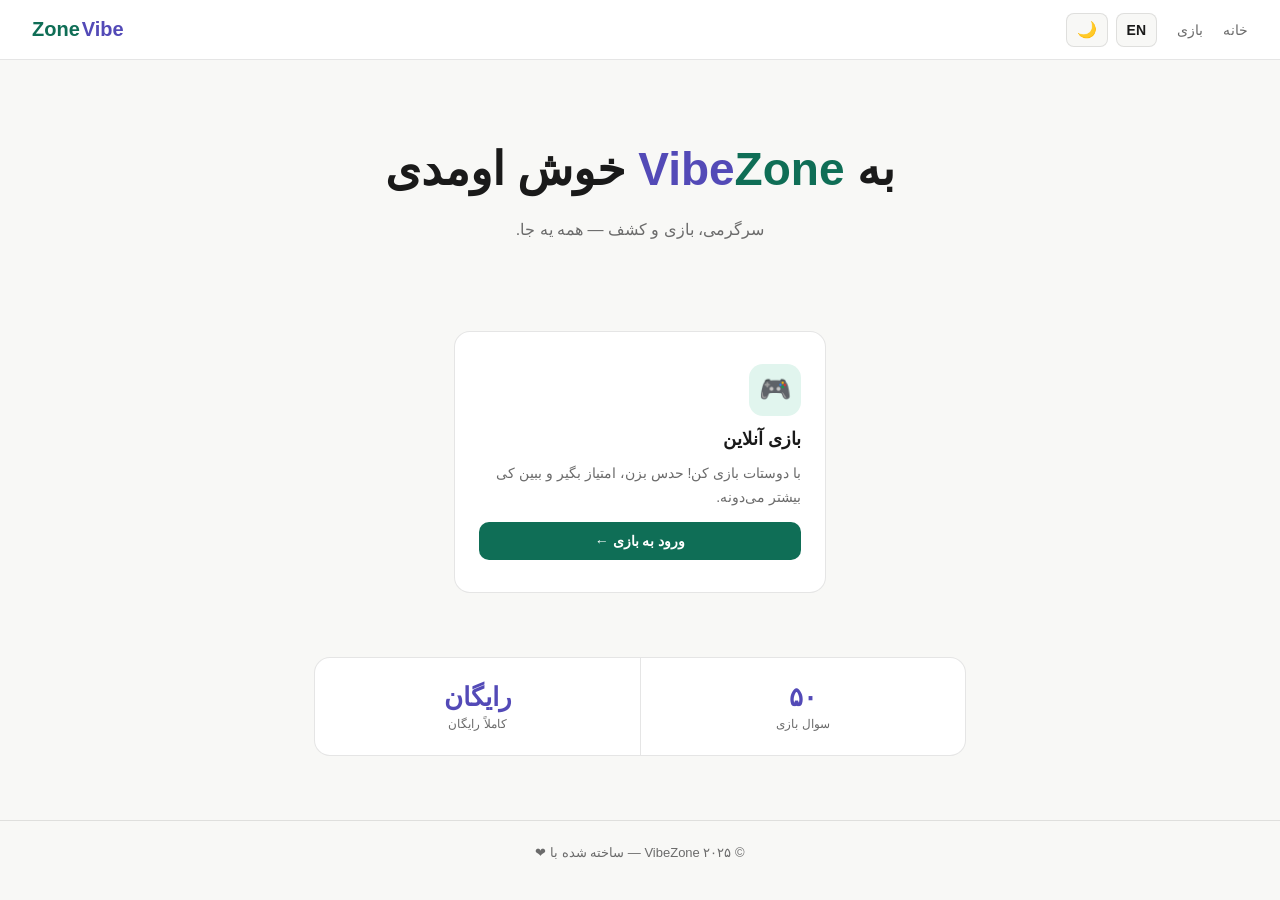
==== index.html @ 30632ce4 "Add files via upload" ====
<!DOCTYPE html>
<html lang="fa" dir="rtl">

<head>
    <meta charset="UTF-8" />
    <meta name="viewport" content="width=device-width, initial-scale=1.0" />
    <title>VibeZone</title>
    <link rel="stylesheet" href="style.css" />
</head>

<body>

    <nav>
        <button id="hamburger" aria-label="منو" aria-expanded="false">☰</button>

        <ul id="nav-menu">
            <li><a href="index.html" data-i18n="nav_home">خانه</a></li>
            <li><a href="game.html" data-i18n="nav_game">بازی</a></li>
            <li class="nav-controls">
                <button id="lang-toggle" aria-label="تغییر زبان">EN</button>
                <button id="theme-toggle" aria-label="تم تاریک">🌙</button>
            </li>
        </ul>
        <a class="logo" href="index.html">
            <span class="v">Vibe</span><span class="z">Zone</span>
        </a>
    </nav>

    <section class="hero fade-in">
        <h1>
            <span data-i18n="hero_title_pre">به </span><span class="v">Vibe</span><span class="z">Zone</span><span
                data-i18n="hero_title_post"> خوش اومدی</span>
        </h1>
        <p data-i18n="hero_sub">سرگرمی، بازی و کشف — همه یه جا.</p>
    </section>

    <div class="cards cards--single">
        <div class="card fade-in">
            <div class="card-icon teal">🎮</div>
            <h2 data-i18n="card2_title">بازی آنلاین</h2>
            <p data-i18n="card2_desc">با دوستات بازی کن! حدس بزن، امتیاز بگیر و ببین کی بیشتر می‌دونه.</p>
            <a class="card-btn teal" href="game.html" data-i18n="card2_btn">ورود به بازی ←</a>
        </div>
    </div>

    <div class="stats-wrapper">
        <div class="stats fade-in">
            <div class="stat">
                <div class="stat-num counter" data-target="50" data-locale="fa-IR">۰</div>
                <div class="stat-label" data-i18n="stat2_label">سوال بازی</div>
            </div>
            <div class="stat">
                <div class="stat-num" data-i18n="stat3_num">رایگان</div>
                <div class="stat-label" data-i18n="stat3_label">کاملاً رایگان</div>
            </div>
        </div>
    </div>

    <footer>
        <span data-i18n="footer">© ۲۰۲۵ VibeZone — ساخته شده با ❤</span>
    </footer>

    <script src="language.js"></script>
    <script src="script.js"></script>
</body>

</html>
---- style.css ----
/* ─── ریست و متغیرها ─────────────────────────────────────────── */

*,
*::before,
*::after {
    margin: 0;
    padding: 0;
    box-sizing: border-box;
}

:root {
    --purple: #534AB7;
    --purple-light: #EEEDFE;
    --purple-dark: #3C3489;
    --teal: #0F6E56;
    --teal-light: #E1F5EE;
    --teal-dark: #085041;
    --bg: #f8f8f6;
    --surface: #ffffff;
    --text: #1a1a1a;
    --text-muted: #6b6b6b;
    --border: rgba(0, 0, 0, 0.1);
}

body.dark {
    --bg: #111111;
    --surface: #1c1c1c;
    --text: #f0f0f0;
    --text-muted: #999999;
    --border: rgba(255, 255, 255, 0.1);
    --purple-light: #1e1a3a;
    --teal-light: #0a1f1a;
}

body {
    font-family: 'Segoe UI', Tahoma, sans-serif;
    background: var(--bg);
    color: var(--text);
    min-height: 100vh;
    transition: background 0.3s, color 0.3s;
}

/* ─── ناوبار ──────────────────────────────────────────────────── */

nav {
    background: var(--surface);
    border-bottom: 1px solid var(--border);
    padding: 0 2rem;
    height: 60px;
    display: flex;
    align-items: center;
    justify-content: space-between;
    position: sticky;
    top: 0;
    z-index: 100;
    transition: background 0.3s, border-color 0.3s;
}

.logo {
    font-size: 20px;
    font-weight: 700;
    text-decoration: none;
    display: flex;
    align-items: center;
    gap: 2px;
    flex-shrink: 0;
}

.logo .v {
    color: var(--purple);
}

.logo .z {
    color: var(--teal);
}

/* منوی دسکتاپ */
#nav-menu {
    display: flex;
    align-items: center;
    gap: 20px;
    list-style: none;
}

#nav-menu a {
    text-decoration: none;
    color: var(--text-muted);
    font-size: 14px;
    transition: color 0.2s;
}

#nav-menu a:hover {
    color: var(--text);
}

.nav-controls {
    display: flex;
    align-items: center;
    gap: 8px;
}

/* دکمه‌های ناوبار (تم + زبان) */
#theme-toggle,
#lang-toggle {
    background: var(--bg);
    border: 1px solid var(--border);
    border-radius: 8px;
    height: 34px;
    font-size: 14px;
    font-weight: 600;
    cursor: pointer;
    color: var(--text);
    transition: background 0.2s;
    padding: 0 10px;
}

#theme-toggle {
    min-width: 34px;
    font-size: 16px;
}

#theme-toggle:hover,
#lang-toggle:hover {
    background: var(--border);
}

/* دکمه همبرگری — پنهان در دسکتاپ */
#hamburger {
    display: none;
    background: none;
    border: 1px solid var(--border);
    border-radius: 8px;
    width: 36px;
    height: 36px;
    font-size: 18px;
    cursor: pointer;
    color: var(--text);
    align-items: center;
    justify-content: center;
    transition: background 0.2s;
}

#hamburger:hover {
    background: var(--bg);
}

/* ─── هیرو ────────────────────────────────────────────────────── */

.hero {
    text-align: center;
    padding: 5rem 1rem 3rem;
}

.hero h1 {
    font-size: clamp(26px, 5vw, 46px);
    font-weight: 700;
    line-height: 1.3;
    margin-bottom: 1rem;
}

.hero h1 .v {
    color: var(--purple);
}

.hero h1 .z {
    color: var(--teal);
}

.hero p {
    font-size: 16px;
    color: var(--text-muted);
    max-width: 440px;
    margin: 0 auto;
    line-height: 1.7;
}

/* ─── کارت‌ها ─────────────────────────────────────────────────── */

.cards {
    display: grid;
    grid-template-columns: repeat(auto-fit, minmax(280px, 1fr));
    gap: 20px;
    max-width: 900px;
    margin: 2.5rem auto 0;
    padding: 0 1.5rem 4rem;
}

.cards--single {
    max-width: 420px;
}

.card {
    background: var(--surface);
    border: 1px solid var(--border);
    border-radius: 16px;
    padding: 2rem 1.5rem;
    display: flex;
    flex-direction: column;
    gap: 12px;
    transition: transform 0.2s, box-shadow 0.2s, background 0.3s;
}

.card:hover {
    transform: translateY(-4px);
    box-shadow: 0 10px 28px rgba(0, 0, 0, 0.1);
}

body.dark .card:hover {
    box-shadow: 0 10px 28px rgba(0, 0, 0, 0.4);
}

.card-icon {
    width: 52px;
    height: 52px;
    border-radius: 14px;
    display: flex;
    align-items: center;
    justify-content: center;
    font-size: 26px;
    transition: background 0.3s;
}

.card-icon.purple {
    background: var(--purple-light);
}

.card-icon.teal {
    background: var(--teal-light);
}

.card h2 {
    font-size: 18px;
    font-weight: 600;
    color: var(--text);
}

.card p {
    font-size: 14px;
    color: var(--text-muted);
    line-height: 1.7;
    flex-grow: 1;
}

.card-btn {
    display: block;
    padding: 11px 0;
    border-radius: 10px;
    font-size: 14px;
    font-weight: 600;
    text-align: center;
    text-decoration: none;
    border: none;
    cursor: pointer;
    transition: opacity 0.2s, transform 0.1s;
}

.card-btn:hover {
    opacity: 0.88;
}

.card-btn:active {
    transform: scale(0.98);
}

.card-btn.purple {
    background: var(--purple);
    color: #fff;
}

.card-btn.teal {
    background: var(--teal);
    color: #fff;
}

/* ─── آمار ────────────────────────────────────────────────────── */

.stats-wrapper {
    max-width: 700px;
    margin: 0 auto 4rem;
    padding: 0 1.5rem;
}

.stats {
    background: var(--surface);
    border: 1px solid var(--border);
    border-radius: 16px;
    display: grid;
    grid-template-columns: repeat(2, 1fr);
    overflow: hidden;
    transition: background 0.3s;
}

.stat {
    padding: 1.5rem;
    text-align: center;
    border-left: 1px solid var(--border);
}

.stat:last-child {
    border-left: none;
}

.stat-num {
    font-size: 26px;
    font-weight: 700;
    color: var(--purple);
}

.stat-label {
    font-size: 12px;
    color: var(--text-muted);
    margin-top: 4px;
}

/* ─── فوتر ────────────────────────────────────────────────────── */

footer {
    text-align: center;
    padding: 1.5rem;
    font-size: 13px;
    color: var(--text-muted);
    border-top: 1px solid var(--border);
}

/* ─── انیمیشن fade-in ────────────────────────────────────────── */

.fade-in {
    opacity: 0;
    transform: translateY(24px);
    transition: opacity 0.6s ease, transform 0.6s ease;
}

.fade-in.visible {
    opacity: 1;
    transform: translateY(0);
}

.fade-in:nth-child(2) {
    transition-delay: 0.12s;
}

.fade-in:nth-child(3) {
    transition-delay: 0.24s;
}

/* ─── ریسپانسیو / همبرگری ────────────────────────────────────── */

@media (max-width: 700px) {
    nav {
        padding: 0 1rem;
    }

    #hamburger {
        display: flex;
    }

    #nav-menu {
        display: none;
        flex-direction: column;
        align-items: stretch;
        position: absolute;
        top: 60px;
        right: 0;
        left: 0;
        background: var(--surface);
        border-bottom: 1px solid var(--border);
        padding: 1rem 1.25rem;
        gap: 4px;
        box-shadow: 0 8px 24px rgba(0, 0, 0, 0.08);
    }

    #nav-menu.open {
        display: flex;
    }

    #nav-menu li {
        list-style: none;
    }

    #nav-menu a {
        display: block;
        padding: 10px 0;
        font-size: 15px;
        border-bottom: 1px solid var(--border);
        color: var(--text);
    }

    #nav-menu li:last-child a {
        border-bottom: none;
    }

    .nav-controls {
        padding-top: 10px;
        justify-content: flex-start;
        gap: 10px;
    }

    .stats {
        grid-template-columns: 1fr;
    }

    .stat {
        border-left: none;
        border-top: 1px solid var(--border);
    }

    .stat:first-child {
        border-top: none;
    }
}

@media (prefers-reduced-motion: reduce) {
    .fade-in {
        opacity: 1;
        transform: none;
        transition: none;
    }

    body,
    nav,
    .card {
        transition: none;
    }
}
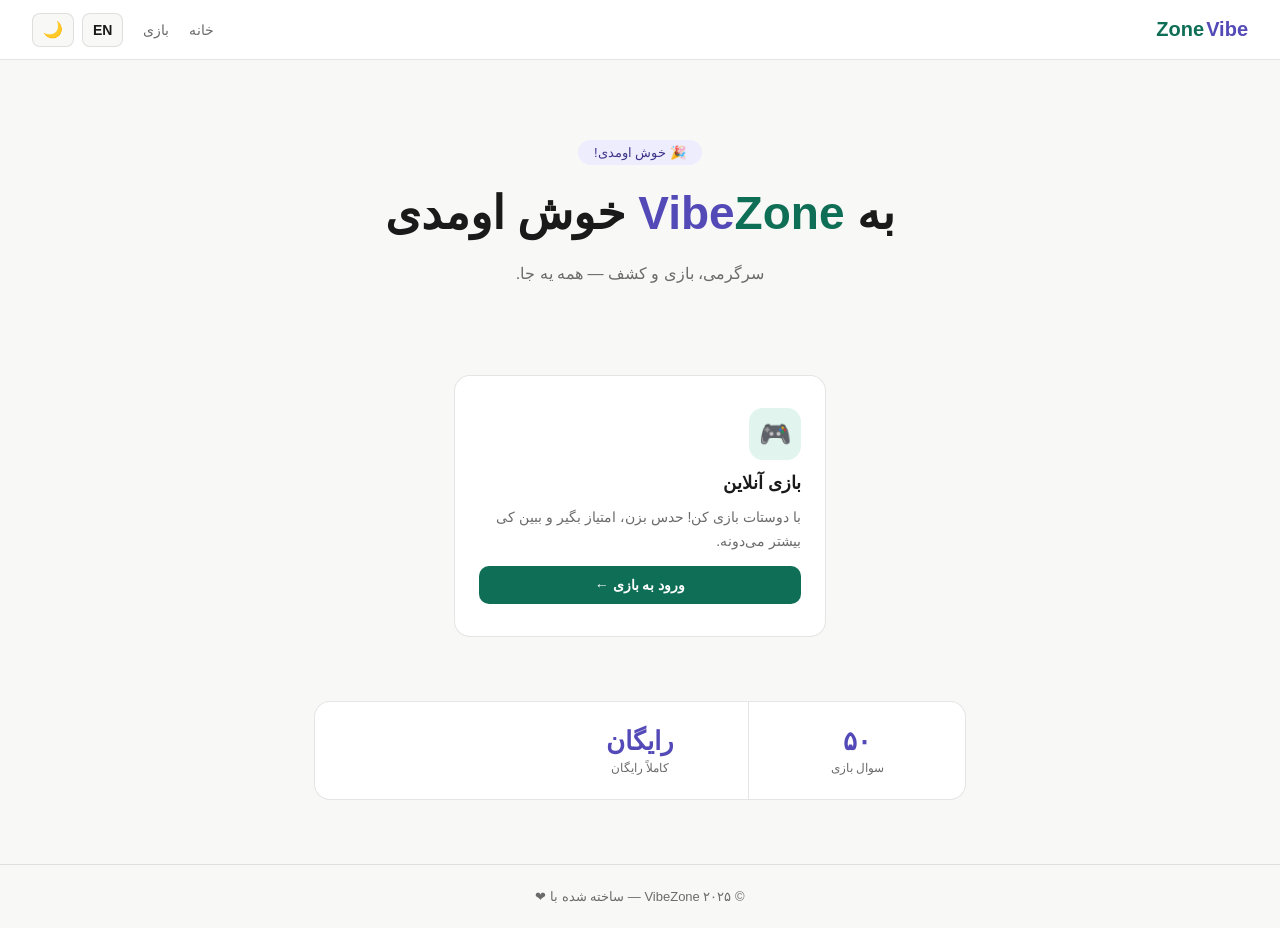
==== commit 04a378cf: "Add files via upload" ====
--- a/index.html
+++ b/index.html
@@ -1,67 +1,65 @@
-<!DOCTYPE html>
-<html lang="fa" dir="rtl">
-
-<head>
-    <meta charset="UTF-8" />
-    <meta name="viewport" content="width=device-width, initial-scale=1.0" />
-    <title>VibeZone</title>
-    <link rel="stylesheet" href="style.css" />
-</head>
-
-<body>
-
-    <nav>
-        <button id="hamburger" aria-label="منو" aria-expanded="false">☰</button>
-
-        <ul id="nav-menu">
-            <li><a href="index.html" data-i18n="nav_home">خانه</a></li>
-            <li><a href="game.html" data-i18n="nav_game">بازی</a></li>
-            <li class="nav-controls">
-                <button id="lang-toggle" aria-label="تغییر زبان">EN</button>
-                <button id="theme-toggle" aria-label="تم تاریک">🌙</button>
-            </li>
-        </ul>
-        <a class="logo" href="index.html">
-            <span class="v">Vibe</span><span class="z">Zone</span>
-        </a>
-    </nav>
-
-    <section class="hero fade-in">
-        <h1>
-            <span data-i18n="hero_title_pre">به </span><span class="v">Vibe</span><span class="z">Zone</span><span
-                data-i18n="hero_title_post"> خوش اومدی</span>
-        </h1>
-        <p data-i18n="hero_sub">سرگرمی، بازی و کشف — همه یه جا.</p>
-    </section>
-
-    <div class="cards cards--single">
-        <div class="card fade-in">
-            <div class="card-icon teal">🎮</div>
-            <h2 data-i18n="card2_title">بازی آنلاین</h2>
-            <p data-i18n="card2_desc">با دوستات بازی کن! حدس بزن، امتیاز بگیر و ببین کی بیشتر می‌دونه.</p>
-            <a class="card-btn teal" href="game.html" data-i18n="card2_btn">ورود به بازی ←</a>
-        </div>
-    </div>
-
-    <div class="stats-wrapper">
-        <div class="stats fade-in">
-            <div class="stat">
-                <div class="stat-num counter" data-target="50" data-locale="fa-IR">۰</div>
-                <div class="stat-label" data-i18n="stat2_label">سوال بازی</div>
-            </div>
-            <div class="stat">
-                <div class="stat-num" data-i18n="stat3_num">رایگان</div>
-                <div class="stat-label" data-i18n="stat3_label">کاملاً رایگان</div>
-            </div>
-        </div>
-    </div>
-
-    <footer>
-        <span data-i18n="footer">© ۲۰۲۵ VibeZone — ساخته شده با ❤</span>
-    </footer>
-
-    <script src="language.js"></script>
-    <script src="script.js"></script>
-</body>
-
-</html>+<!DOCTYPE html>
+<html lang="fa" dir="rtl">
+<head>
+  <meta charset="UTF-8" />
+  <meta name="viewport" content="width=device-width, initial-scale=1.0" />
+  <title>VibeZone</title>
+  <link rel="stylesheet" href="style.css" />
+</head>
+<body>
+
+  <nav>
+    <a class="logo" href="index.html">
+      <span class="v">Vibe</span><span class="z">Zone</span>
+    </a>
+
+    <button id="hamburger" aria-label="منو" aria-expanded="false">☰</button>
+
+    <ul id="nav-menu">
+      <li><a href="index.html" data-i18n="nav_home">خانه</a></li>
+      <li><a href="game.html"  data-i18n="nav_game">بازی</a></li>
+      <li class="nav-controls">
+        <button id="lang-toggle"  aria-label="تغییر زبان">EN</button>
+        <button id="theme-toggle" aria-label="تم تاریک">🌙</button>
+      </li>
+    </ul>
+  </nav>
+
+  <section class="hero fade-in">
+    <div class="hero-badge" data-i18n="hero_badge">🎉 خوش اومدی!</div>
+    <h1>
+      <span data-i18n="hero_title_pre">به </span><span class="v">Vibe</span><span class="z">Zone</span><span data-i18n="hero_title_post"> خوش اومدی</span>
+    </h1>
+    <p data-i18n="hero_sub">سرگرمی، بازی و کشف — همه یه جا.</p>
+  </section>
+
+  <div class="cards cards--single">
+    <div class="card fade-in">
+      <div class="card-icon teal">🎮</div>
+      <h2 data-i18n="card2_title">بازی آنلاین</h2>
+      <p data-i18n="card2_desc">با دوستات بازی کن! حدس بزن، امتیاز بگیر و ببین کی بیشتر می‌دونه.</p>
+      <a class="card-btn teal" href="game.html" data-i18n="card2_btn">ورود به بازی ←</a>
+    </div>
+  </div>
+
+  <div class="stats-wrapper">
+    <div class="stats fade-in">
+      <div class="stat">
+        <div class="stat-num counter" data-target="50" data-locale="fa-IR">۰</div>
+        <div class="stat-label" data-i18n="stat2_label">سوال بازی</div>
+      </div>
+      <div class="stat">
+        <div class="stat-num" data-i18n="stat3_num">رایگان</div>
+        <div class="stat-label" data-i18n="stat3_label">کاملاً رایگان</div>
+      </div>
+    </div>
+  </div>
+
+  <footer>
+    <span data-i18n="footer">© ۲۰۲۵ VibeZone — ساخته شده با ❤</span>
+  </footer>
+
+  <script src="i18n.js"></script>
+  <script src="script.js"></script>
+</body>
+</html>
--- a/style.css
+++ b/style.css
@@ -1,424 +1,336 @@
-/* ─── ریست و متغیرها ─────────────────────────────────────────── */
-
-*,
-*::before,
-*::after {
-    margin: 0;
-    padding: 0;
-    box-sizing: border-box;
-}
-
-:root {
-    --purple: #534AB7;
-    --purple-light: #EEEDFE;
-    --purple-dark: #3C3489;
-    --teal: #0F6E56;
-    --teal-light: #E1F5EE;
-    --teal-dark: #085041;
-    --bg: #f8f8f6;
-    --surface: #ffffff;
-    --text: #1a1a1a;
-    --text-muted: #6b6b6b;
-    --border: rgba(0, 0, 0, 0.1);
-}
-
-body.dark {
-    --bg: #111111;
-    --surface: #1c1c1c;
-    --text: #f0f0f0;
-    --text-muted: #999999;
-    --border: rgba(255, 255, 255, 0.1);
-    --purple-light: #1e1a3a;
-    --teal-light: #0a1f1a;
-}
-
-body {
-    font-family: 'Segoe UI', Tahoma, sans-serif;
-    background: var(--bg);
-    color: var(--text);
-    min-height: 100vh;
-    transition: background 0.3s, color 0.3s;
-}
-
-/* ─── ناوبار ──────────────────────────────────────────────────── */
-
-nav {
-    background: var(--surface);
-    border-bottom: 1px solid var(--border);
-    padding: 0 2rem;
-    height: 60px;
-    display: flex;
-    align-items: center;
-    justify-content: space-between;
-    position: sticky;
-    top: 0;
-    z-index: 100;
-    transition: background 0.3s, border-color 0.3s;
-}
-
-.logo {
-    font-size: 20px;
-    font-weight: 700;
-    text-decoration: none;
-    display: flex;
-    align-items: center;
-    gap: 2px;
-    flex-shrink: 0;
-}
-
-.logo .v {
-    color: var(--purple);
-}
-
-.logo .z {
-    color: var(--teal);
-}
-
-/* منوی دسکتاپ */
-#nav-menu {
-    display: flex;
-    align-items: center;
-    gap: 20px;
-    list-style: none;
-}
-
-#nav-menu a {
-    text-decoration: none;
-    color: var(--text-muted);
-    font-size: 14px;
-    transition: color 0.2s;
-}
-
-#nav-menu a:hover {
-    color: var(--text);
-}
-
-.nav-controls {
-    display: flex;
-    align-items: center;
-    gap: 8px;
-}
-
-/* دکمه‌های ناوبار (تم + زبان) */
-#theme-toggle,
-#lang-toggle {
-    background: var(--bg);
-    border: 1px solid var(--border);
-    border-radius: 8px;
-    height: 34px;
-    font-size: 14px;
-    font-weight: 600;
-    cursor: pointer;
-    color: var(--text);
-    transition: background 0.2s;
-    padding: 0 10px;
-}
-
-#theme-toggle {
-    min-width: 34px;
-    font-size: 16px;
-}
-
-#theme-toggle:hover,
-#lang-toggle:hover {
-    background: var(--border);
-}
-
-/* دکمه همبرگری — پنهان در دسکتاپ */
-#hamburger {
-    display: none;
-    background: none;
-    border: 1px solid var(--border);
-    border-radius: 8px;
-    width: 36px;
-    height: 36px;
-    font-size: 18px;
-    cursor: pointer;
-    color: var(--text);
-    align-items: center;
-    justify-content: center;
-    transition: background 0.2s;
-}
-
-#hamburger:hover {
-    background: var(--bg);
-}
-
-/* ─── هیرو ────────────────────────────────────────────────────── */
-
-.hero {
-    text-align: center;
-    padding: 5rem 1rem 3rem;
-}
-
-.hero h1 {
-    font-size: clamp(26px, 5vw, 46px);
-    font-weight: 700;
-    line-height: 1.3;
-    margin-bottom: 1rem;
-}
-
-.hero h1 .v {
-    color: var(--purple);
-}
-
-.hero h1 .z {
-    color: var(--teal);
-}
-
-.hero p {
-    font-size: 16px;
-    color: var(--text-muted);
-    max-width: 440px;
-    margin: 0 auto;
-    line-height: 1.7;
-}
-
-/* ─── کارت‌ها ─────────────────────────────────────────────────── */
-
-.cards {
-    display: grid;
-    grid-template-columns: repeat(auto-fit, minmax(280px, 1fr));
-    gap: 20px;
-    max-width: 900px;
-    margin: 2.5rem auto 0;
-    padding: 0 1.5rem 4rem;
-}
-
-.cards--single {
-    max-width: 420px;
-}
-
-.card {
-    background: var(--surface);
-    border: 1px solid var(--border);
-    border-radius: 16px;
-    padding: 2rem 1.5rem;
-    display: flex;
-    flex-direction: column;
-    gap: 12px;
-    transition: transform 0.2s, box-shadow 0.2s, background 0.3s;
-}
-
-.card:hover {
-    transform: translateY(-4px);
-    box-shadow: 0 10px 28px rgba(0, 0, 0, 0.1);
-}
-
-body.dark .card:hover {
-    box-shadow: 0 10px 28px rgba(0, 0, 0, 0.4);
-}
-
-.card-icon {
-    width: 52px;
-    height: 52px;
-    border-radius: 14px;
-    display: flex;
-    align-items: center;
-    justify-content: center;
-    font-size: 26px;
-    transition: background 0.3s;
-}
-
-.card-icon.purple {
-    background: var(--purple-light);
-}
-
-.card-icon.teal {
-    background: var(--teal-light);
-}
-
-.card h2 {
-    font-size: 18px;
-    font-weight: 600;
-    color: var(--text);
-}
-
-.card p {
-    font-size: 14px;
-    color: var(--text-muted);
-    line-height: 1.7;
-    flex-grow: 1;
-}
-
-.card-btn {
-    display: block;
-    padding: 11px 0;
-    border-radius: 10px;
-    font-size: 14px;
-    font-weight: 600;
-    text-align: center;
-    text-decoration: none;
-    border: none;
-    cursor: pointer;
-    transition: opacity 0.2s, transform 0.1s;
-}
-
-.card-btn:hover {
-    opacity: 0.88;
-}
-
-.card-btn:active {
-    transform: scale(0.98);
-}
-
-.card-btn.purple {
-    background: var(--purple);
-    color: #fff;
-}
-
-.card-btn.teal {
-    background: var(--teal);
-    color: #fff;
-}
-
-/* ─── آمار ────────────────────────────────────────────────────── */
-
-.stats-wrapper {
-    max-width: 700px;
-    margin: 0 auto 4rem;
-    padding: 0 1.5rem;
-}
-
-.stats {
-    background: var(--surface);
-    border: 1px solid var(--border);
-    border-radius: 16px;
-    display: grid;
-    grid-template-columns: repeat(2, 1fr);
-    overflow: hidden;
-    transition: background 0.3s;
-}
-
-.stat {
-    padding: 1.5rem;
-    text-align: center;
-    border-left: 1px solid var(--border);
-}
-
-.stat:last-child {
-    border-left: none;
-}
-
-.stat-num {
-    font-size: 26px;
-    font-weight: 700;
-    color: var(--purple);
-}
-
-.stat-label {
-    font-size: 12px;
-    color: var(--text-muted);
-    margin-top: 4px;
-}
-
-/* ─── فوتر ────────────────────────────────────────────────────── */
-
-footer {
-    text-align: center;
-    padding: 1.5rem;
-    font-size: 13px;
-    color: var(--text-muted);
-    border-top: 1px solid var(--border);
-}
-
-/* ─── انیمیشن fade-in ────────────────────────────────────────── */
-
-.fade-in {
-    opacity: 0;
-    transform: translateY(24px);
-    transition: opacity 0.6s ease, transform 0.6s ease;
-}
-
-.fade-in.visible {
-    opacity: 1;
-    transform: translateY(0);
-}
-
-.fade-in:nth-child(2) {
-    transition-delay: 0.12s;
-}
-
-.fade-in:nth-child(3) {
-    transition-delay: 0.24s;
-}
-
-/* ─── ریسپانسیو / همبرگری ────────────────────────────────────── */
-
-@media (max-width: 700px) {
-    nav {
-        padding: 0 1rem;
-    }
-
-    #hamburger {
-        display: flex;
-    }
-
-    #nav-menu {
-        display: none;
-        flex-direction: column;
-        align-items: stretch;
-        position: absolute;
-        top: 60px;
-        right: 0;
-        left: 0;
-        background: var(--surface);
-        border-bottom: 1px solid var(--border);
-        padding: 1rem 1.25rem;
-        gap: 4px;
-        box-shadow: 0 8px 24px rgba(0, 0, 0, 0.08);
-    }
-
-    #nav-menu.open {
-        display: flex;
-    }
-
-    #nav-menu li {
-        list-style: none;
-    }
-
-    #nav-menu a {
-        display: block;
-        padding: 10px 0;
-        font-size: 15px;
-        border-bottom: 1px solid var(--border);
-        color: var(--text);
-    }
-
-    #nav-menu li:last-child a {
-        border-bottom: none;
-    }
-
-    .nav-controls {
-        padding-top: 10px;
-        justify-content: flex-start;
-        gap: 10px;
-    }
-
-    .stats {
-        grid-template-columns: 1fr;
-    }
-
-    .stat {
-        border-left: none;
-        border-top: 1px solid var(--border);
-    }
-
-    .stat:first-child {
-        border-top: none;
-    }
-}
-
-@media (prefers-reduced-motion: reduce) {
-    .fade-in {
-        opacity: 1;
-        transform: none;
-        transition: none;
-    }
-
-    body,
-    nav,
-    .card {
-        transition: none;
-    }
-}+/* ─── ریست و متغیرها ─────────────────────────────────────────── */
+
+*, *::before, *::after { margin: 0; padding: 0; box-sizing: border-box; }
+
+:root {
+  --purple:       #534AB7;
+  --purple-light: #EEEDFE;
+  --purple-dark:  #3C3489;
+  --teal:         #0F6E56;
+  --teal-light:   #E1F5EE;
+  --teal-dark:    #085041;
+  --bg:           #f8f8f6;
+  --surface:      #ffffff;
+  --text:         #1a1a1a;
+  --text-muted:   #6b6b6b;
+  --border:       rgba(0,0,0,0.1);
+}
+
+body.dark {
+  --bg:           #111111;
+  --surface:      #1c1c1c;
+  --text:         #f0f0f0;
+  --text-muted:   #999999;
+  --border:       rgba(255,255,255,0.1);
+  --purple-light: #1e1a3a;
+  --teal-light:   #0a1f1a;
+}
+
+body {
+  font-family: 'Segoe UI', Tahoma, sans-serif;
+  background: var(--bg);
+  color: var(--text);
+  min-height: 100vh;
+  transition: background 0.3s, color 0.3s;
+}
+
+/* ─── ناوبار ──────────────────────────────────────────────────── */
+
+nav {
+  background: var(--surface);
+  border-bottom: 1px solid var(--border);
+  padding: 0 2rem;
+  height: 60px;
+  display: flex;
+  align-items: center;
+  justify-content: space-between;
+  position: sticky;
+  top: 0;
+  z-index: 100;
+  transition: background 0.3s, border-color 0.3s;
+}
+
+.logo {
+  font-size: 20px;
+  font-weight: 700;
+  text-decoration: none;
+  display: flex;
+  align-items: center;
+  gap: 2px;
+  flex-shrink: 0;
+}
+
+.logo .v { color: var(--purple); }
+.logo .z { color: var(--teal); }
+
+/* منوی دسکتاپ */
+#nav-menu {
+  display: flex;
+  align-items: center;
+  gap: 20px;
+  list-style: none;
+}
+
+#nav-menu a {
+  text-decoration: none;
+  color: var(--text-muted);
+  font-size: 14px;
+  transition: color 0.2s;
+}
+
+#nav-menu a:hover { color: var(--text); }
+
+.nav-controls {
+  display: flex;
+  align-items: center;
+  gap: 8px;
+}
+
+/* دکمه‌های ناوبار (تم + زبان) */
+#theme-toggle,
+#lang-toggle {
+  background: var(--bg);
+  border: 1px solid var(--border);
+  border-radius: 8px;
+  height: 34px;
+  font-size: 14px;
+  font-weight: 600;
+  cursor: pointer;
+  color: var(--text);
+  transition: background 0.2s;
+  padding: 0 10px;
+}
+
+#theme-toggle { min-width: 34px; font-size: 16px; }
+#theme-toggle:hover,
+#lang-toggle:hover { background: var(--border); }
+
+/* دکمه همبرگری — پنهان در دسکتاپ */
+#hamburger {
+  display: none;
+  background: none;
+  border: 1px solid var(--border);
+  border-radius: 8px;
+  width: 36px;
+  height: 36px;
+  font-size: 18px;
+  cursor: pointer;
+  color: var(--text);
+  align-items: center;
+  justify-content: center;
+  transition: background 0.2s;
+}
+
+#hamburger:hover { background: var(--bg); }
+
+/* ─── هیرو ────────────────────────────────────────────────────── */
+
+.hero {
+  text-align: center;
+  padding: 5rem 1rem 3rem;
+}
+
+.hero-badge {
+  display: inline-block;
+  background: var(--purple-light);
+  color: var(--purple-dark);
+  font-size: 13px;
+  padding: 5px 16px;
+  border-radius: 20px;
+  margin-bottom: 1.2rem;
+  transition: background 0.3s;
+}
+
+body.dark .hero-badge { color: #a89ef0; }
+
+.hero h1 {
+  font-size: clamp(26px, 5vw, 46px);
+  font-weight: 700;
+  line-height: 1.3;
+  margin-bottom: 1rem;
+}
+
+.hero h1 .v { color: var(--purple); }
+.hero h1 .z { color: var(--teal); }
+
+.hero p {
+  font-size: 16px;
+  color: var(--text-muted);
+  max-width: 440px;
+  margin: 0 auto;
+  line-height: 1.7;
+}
+
+/* ─── کارت‌ها ─────────────────────────────────────────────────── */
+
+.cards {
+  display: grid;
+  grid-template-columns: repeat(auto-fit, minmax(280px, 1fr));
+  gap: 20px;
+  max-width: 900px;
+  margin: 2.5rem auto 0;
+  padding: 0 1.5rem 4rem;
+}
+
+.cards--single {
+  max-width: 420px;
+}
+
+.card {
+  background: var(--surface);
+  border: 1px solid var(--border);
+  border-radius: 16px;
+  padding: 2rem 1.5rem;
+  display: flex;
+  flex-direction: column;
+  gap: 12px;
+  transition: transform 0.2s, box-shadow 0.2s, background 0.3s;
+}
+
+.card:hover {
+  transform: translateY(-4px);
+  box-shadow: 0 10px 28px rgba(0,0,0,0.1);
+}
+
+body.dark .card:hover { box-shadow: 0 10px 28px rgba(0,0,0,0.4); }
+
+.card-icon {
+  width: 52px;
+  height: 52px;
+  border-radius: 14px;
+  display: flex;
+  align-items: center;
+  justify-content: center;
+  font-size: 26px;
+  transition: background 0.3s;
+}
+
+.card-icon.purple { background: var(--purple-light); }
+.card-icon.teal   { background: var(--teal-light); }
+
+.card h2 { font-size: 18px; font-weight: 600; color: var(--text); }
+
+.card p {
+  font-size: 14px;
+  color: var(--text-muted);
+  line-height: 1.7;
+  flex-grow: 1;
+}
+
+.card-btn {
+  display: block;
+  padding: 11px 0;
+  border-radius: 10px;
+  font-size: 14px;
+  font-weight: 600;
+  text-align: center;
+  text-decoration: none;
+  border: none;
+  cursor: pointer;
+  transition: opacity 0.2s, transform 0.1s;
+}
+
+.card-btn:hover  { opacity: 0.88; }
+.card-btn:active { transform: scale(0.98); }
+.card-btn.purple { background: var(--purple); color: #fff; }
+.card-btn.teal   { background: var(--teal);   color: #fff; }
+
+/* ─── آمار ────────────────────────────────────────────────────── */
+
+.stats-wrapper {
+  max-width: 700px;
+  margin: 0 auto 4rem;
+  padding: 0 1.5rem;
+}
+
+.stats {
+  background: var(--surface);
+  border: 1px solid var(--border);
+  border-radius: 16px;
+  display: grid;
+  grid-template-columns: repeat(3,1fr);
+  overflow: hidden;
+  transition: background 0.3s;
+}
+
+.stat { padding: 1.5rem; text-align: center; border-left: 1px solid var(--border); }
+.stat:last-child { border-left: none; }
+
+.stat-num { font-size: 26px; font-weight: 700; color: var(--purple); }
+.stat-label { font-size: 12px; color: var(--text-muted); margin-top: 4px; }
+
+/* ─── فوتر ────────────────────────────────────────────────────── */
+
+footer {
+  text-align: center;
+  padding: 1.5rem;
+  font-size: 13px;
+  color: var(--text-muted);
+  border-top: 1px solid var(--border);
+}
+
+/* ─── انیمیشن fade-in ────────────────────────────────────────── */
+
+.fade-in {
+  opacity: 0;
+  transform: translateY(24px);
+  transition: opacity 0.6s ease, transform 0.6s ease;
+}
+
+.fade-in.visible { opacity: 1; transform: translateY(0); }
+.fade-in:nth-child(2) { transition-delay: 0.12s; }
+.fade-in:nth-child(3) { transition-delay: 0.24s; }
+
+/* ─── ریسپانسیو / همبرگری ────────────────────────────────────── */
+
+@media (max-width: 700px) {
+  nav { padding: 0 1rem; }
+
+  #hamburger {
+    display: flex;
+  }
+
+  #nav-menu {
+    display: none;
+    flex-direction: column;
+    align-items: stretch;
+    position: absolute;
+    top: 60px;
+    right: 0;
+    left: 0;
+    background: var(--surface);
+    border-bottom: 1px solid var(--border);
+    padding: 1rem 1.25rem;
+    gap: 4px;
+    box-shadow: 0 8px 24px rgba(0,0,0,0.08);
+  }
+
+  #nav-menu.open { display: flex; }
+
+  #nav-menu li { list-style: none; }
+
+  #nav-menu a {
+    display: block;
+    padding: 10px 0;
+    font-size: 15px;
+    border-bottom: 1px solid var(--border);
+    color: var(--text);
+  }
+
+  #nav-menu li:last-child a { border-bottom: none; }
+
+  .nav-controls {
+    padding-top: 10px;
+    justify-content: flex-start;
+    gap: 10px;
+  }
+
+  .stats { grid-template-columns: 1fr; }
+  .stat { border-left: none; border-top: 1px solid var(--border); }
+  .stat:first-child { border-top: none; }
+}
+
+@media (prefers-reduced-motion: reduce) {
+  .fade-in { opacity: 1; transform: none; transition: none; }
+  body, nav, .card { transition: none; }
+}
